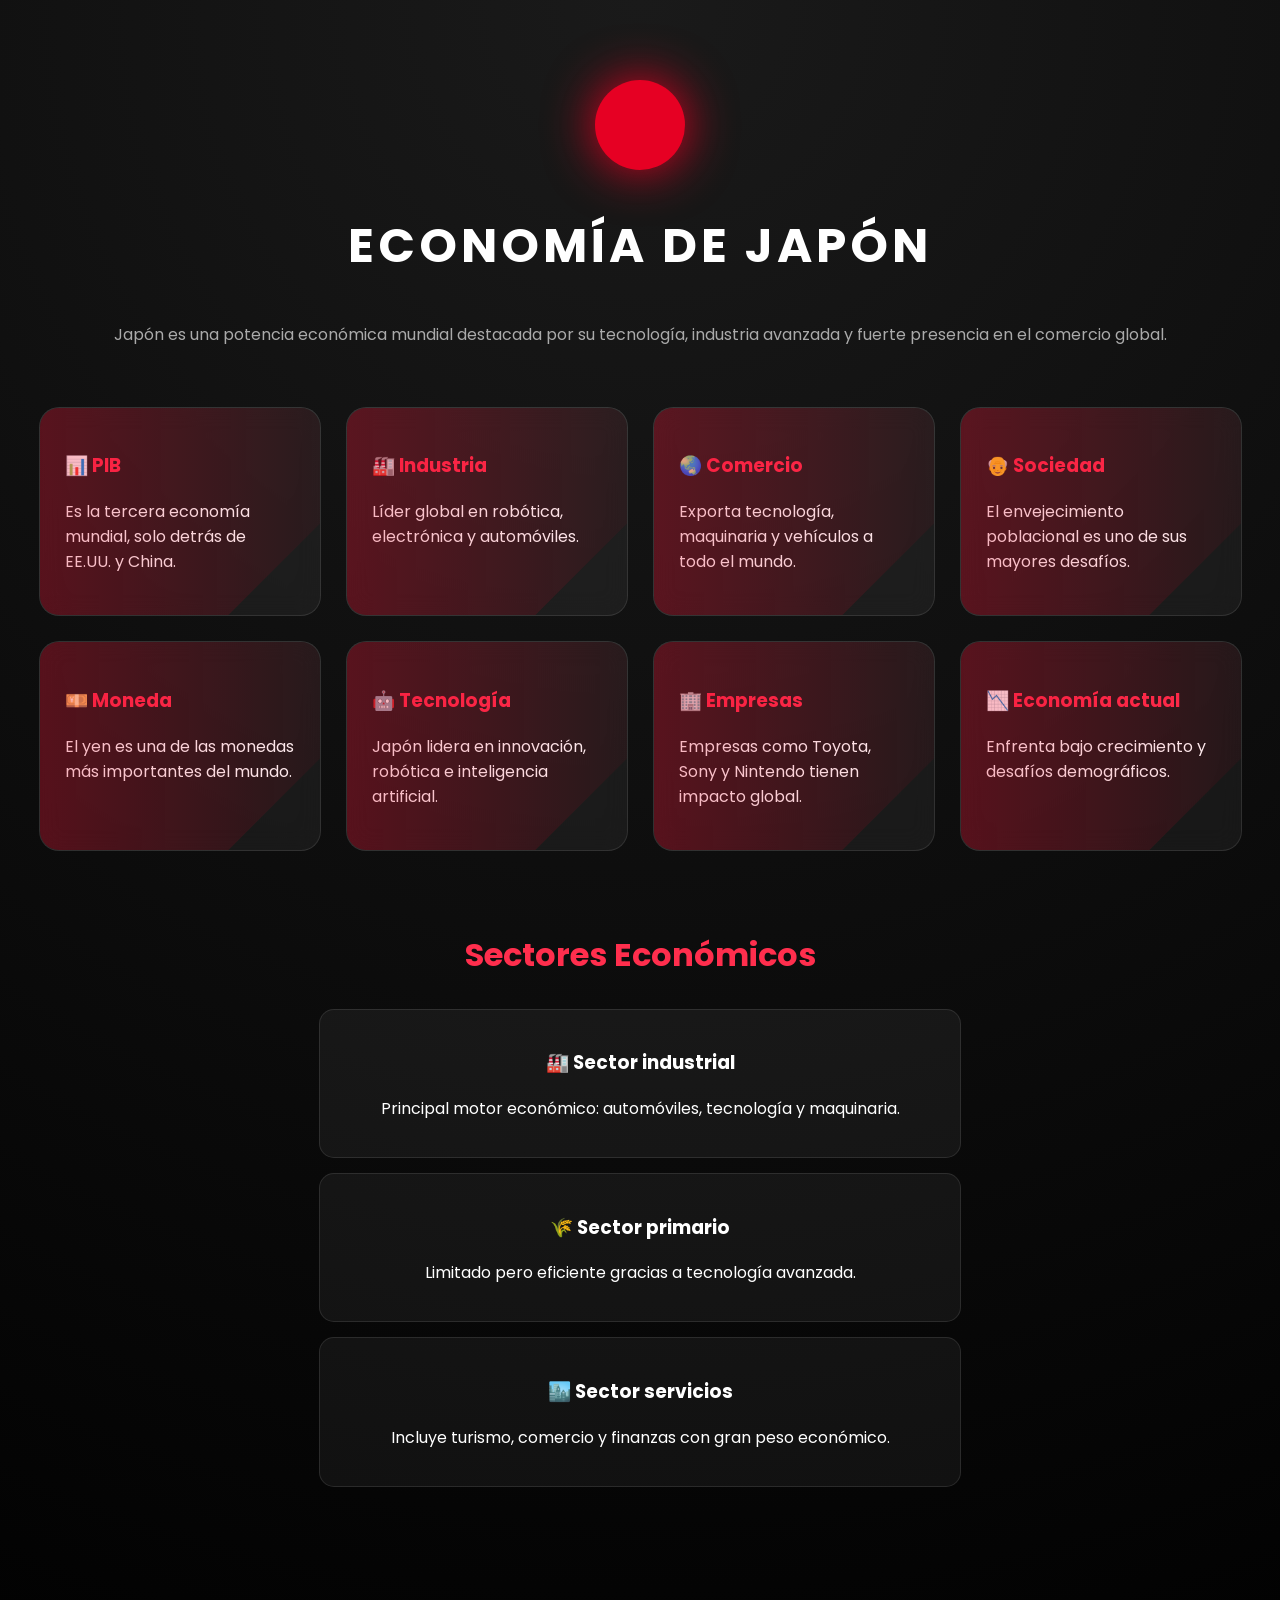
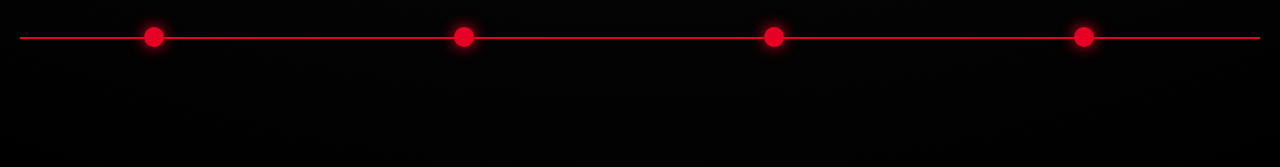
==== economia.html @ 20a5b789 "economia" ====
<!DOCTYPE html>
<html lang="es">
<head>
  <meta charset="UTF-8">
  <meta name="viewport" content="width=device-width, initial-scale=1.0">
  <title>Economía de Japón</title>

  <!-- FUENTE -->
  <link href="https://fonts.googleapis.com/css2?family=Poppins:wght@300;500;700&display=swap" rel="stylesheet">

  <!-- CSS -->
  <link rel="stylesheet" href="economia.css">
</head>

<body>

<section class="japon-economia">

  <div class="header-japon">
    <div class="circulo"></div>
    <h2>ECONOMÍA DE JAPÓN</h2>
    <p>
      Japón es una potencia económica mundial destacada por su tecnología,
      industria avanzada y fuerte presencia en el comercio global.
    </p>
  </div>

  <!-- CARDS -->
  <div class="contenedor-cards">

    <div class="card">
      <h3>📊 PIB</h3>
      <p>Es la tercera economía mundial, solo detrás de EE.UU. y China.</p>
    </div>

    <div class="card">
      <h3>🏭 Industria</h3>
      <p>Líder global en robótica, electrónica y automóviles.</p>
    </div>

    <div class="card">
      <h3>🌏 Comercio</h3>
      <p>Exporta tecnología, maquinaria y vehículos a todo el mundo.</p>
    </div>

    <div class="card">
      <h3>👴 Sociedad</h3>
      <p>El envejecimiento poblacional es uno de sus mayores desafíos.</p>
    </div>

    <!-- NUEVAS -->
    <div class="card">
      <h3>💴 Moneda</h3>
      <p>El yen es una de las monedas más importantes del mundo.</p>
    </div>

    <div class="card">
      <h3>🤖 Tecnología</h3>
      <p>Japón lidera en innovación, robótica e inteligencia artificial.</p>
    </div>

    <div class="card">
      <h3>🏢 Empresas</h3>
      <p>Empresas como Toyota, Sony y Nintendo tienen impacto global.</p>
    </div>

    <div class="card">
      <h3>📉 Economía actual</h3>
      <p>Enfrenta bajo crecimiento y desafíos demográficos.</p>
    </div>

  </div>

  <!-- SECTORES -->
  <div class="sectores">

    <h2 class="titulo-seccion">Sectores Económicos</h2>

    <div class="sector">
      <h3>🏭 Sector industrial</h3>
      <p>Principal motor económico: automóviles, tecnología y maquinaria.</p>
    </div>

    <div class="sector">
      <h3>🌾 Sector primario</h3>
      <p>Limitado pero eficiente gracias a tecnología avanzada.</p>
    </div>

    <div class="sector">
      <h3>🏙️ Sector servicios</h3>
      <p>Incluye turismo, comercio y finanzas con gran peso económico.</p>
    </div>

  </div>

  <!-- TIMELINE -->
  <div class="timeline-japon">
    <div class="line"></div>
    <div class="punto" data-year="1950" title="Recuperación post guerra"></div>
    <div class="punto" data-year="1980" title="Boom económico"></div>
    <div class="punto" data-year="2000" title="Crisis económica"></div>
    <div class="punto" data-year="2024" title="Innovación tecnológica"></div>
  </div>

</section>

</body>
</html>
---- economia.css ----
body {
  margin: 0;
  font-family: 'Poppins', sans-serif;
  background: black;
}

/* SECCIÓN */
.japon-economia {
  min-height: 100vh;
  background: radial-gradient(circle at top, #1a1a1a, #000);
  color: white;
  padding: 80px 20px;
  overflow: hidden;
}

/* HEADER */
.header-japon {
  text-align: center;
  margin-bottom: 60px;
  animation: fadeIn 1.5s ease;
}

.header-japon h2 {
  font-size: 3rem;
  letter-spacing: 4px;
}

.header-japon p {
  color: #aaa;
}

/* CÍRCULO */
.circulo {
  width: 90px;
  height: 90px;
  background: #e60023;
  border-radius: 50%;
  margin: 0 auto 20px;
  box-shadow: 0 0 50px #e60023;
  animation: pulse 2s infinite;
}

/* CARDS */
.contenedor-cards {
  display: flex;
  flex-wrap: wrap;
  gap: 25px;
  justify-content: center;
}

.card {
  width: 230px;
  padding: 25px;
  border-radius: 20px;
  backdrop-filter: blur(12px);
  background: rgba(255, 255, 255, 0.05);
  border: 1px solid rgba(255,255,255,0.1);
  transition: all 0.4s ease;
  position: relative;
  overflow: hidden;
}

.card::before {
  content: "";
  position: absolute;
  width: 200%;
  height: 200%;
  background: linear-gradient(45deg, transparent, rgba(230,0,35,0.3), transparent);
  transform: rotate(45deg);
  top: -100%;
  left: -100%;
  transition: 0.5s;
}

.card:hover::before {
  top: 100%;
  left: 100%;
}

.card:hover {
  transform: translateY(-15px) scale(1.05);
  box-shadow: 0 0 25px #e60023, 0 0 50px #e60023;
}

.card h3 {
  color: #ff2e4d;
}

/* SECTORES */
.sectores {
  margin-top: 80px;
  text-align: center;
}

.titulo-seccion {
  font-size: 2rem;
  margin-bottom: 30px;
  color: #ff2e4d;
}

.sector {
  background: rgba(255,255,255,0.05);
  margin: 15px auto;
  padding: 20px;
  border-radius: 15px;
  max-width: 600px;
  border: 1px solid rgba(255,255,255,0.1);
  transition: 0.3s;
}

.sector:hover {
  transform: scale(1.03);
  box-shadow: 0 0 20px rgba(230,0,35,0.4);
}

/* TIMELINE */
.timeline-japon {
  margin-top: 100px;
  position: relative;
  height: 100px;
}

.line {
  position: absolute;
  top: 50px;
  width: 100%;
  height: 2px;
  background: #e60023;
}

.punto {
  position: absolute;
  top: 40px;
  width: 20px;
  height: 20px;
  background: #e60023;
  border-radius: 50%;
  box-shadow: 0 0 15px #e60023;
  cursor: pointer;
}

.punto:nth-child(2) { left: 10%; }
.punto:nth-child(3) { left: 35%; }
.punto:nth-child(4) { left: 60%; }
.punto:nth-child(5) { left: 85%; }

.punto::after {
  content: attr(data-year);
  position: absolute;
  top: -30px;
  left: -10px;
  font-size: 0.8rem;
  opacity: 0;
  transition: 0.3s;
}

.punto:hover::after {
  opacity: 1;
}

/* ANIMACIONES */
@keyframes pulse {
  0% { box-shadow: 0 0 20px #e60023; }
  50% { box-shadow: 0 0 60px #e60023; }
  100% { box-shadow: 0 0 20px #e60023; }
}

@keyframes fadeIn {
  from { opacity: 0; transform: translateY(30px); }
  to { opacity: 1; transform: translateY(0); }
}

/* RESPONSIVE */
@media (max-width: 600px) {
  .card {
    width: 100%;
  }
}
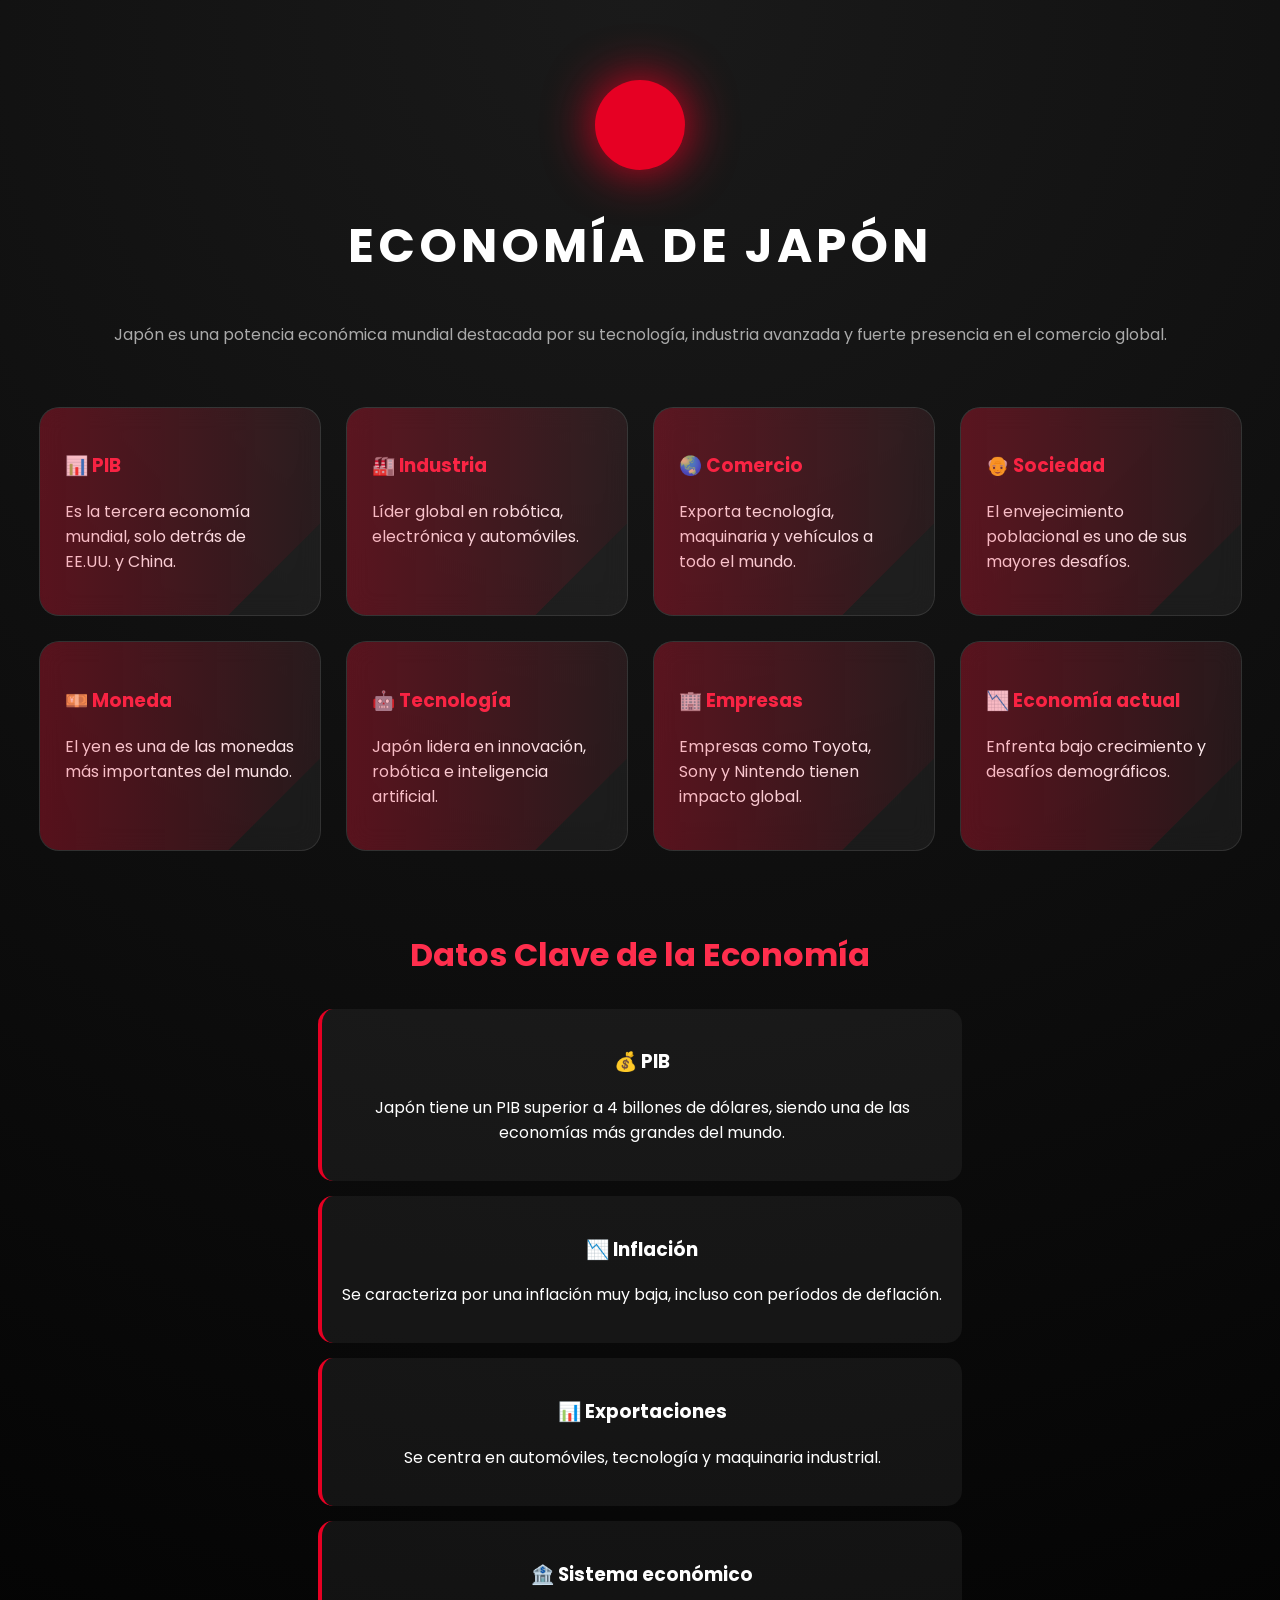
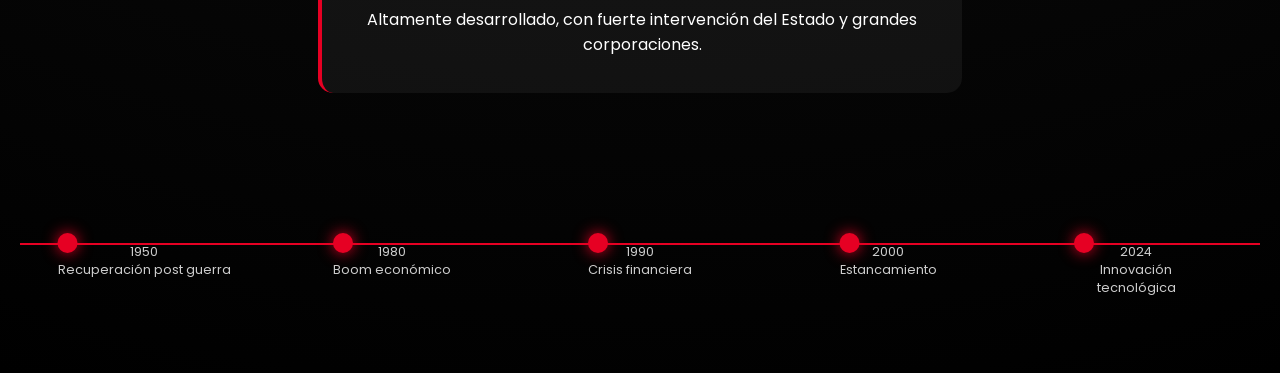
==== commit 017e60b9: "eco0.2" ====
--- a/economia.html
+++ b/economia.html
@@ -71,36 +71,62 @@
 
   </div>
 
-  <!-- SECTORES -->
-  <div class="sectores">
+ <div class="datos-clave">
 
-    <h2 class="titulo-seccion">Sectores Económicos</h2>
+  <h2 class="titulo-seccion">Datos Clave de la Economía</h2>
 
-    <div class="sector">
-      <h3>🏭 Sector industrial</h3>
-      <p>Principal motor económico: automóviles, tecnología y maquinaria.</p>
-    </div>
-
-    <div class="sector">
-      <h3>🌾 Sector primario</h3>
-      <p>Limitado pero eficiente gracias a tecnología avanzada.</p>
-    </div>
-
-    <div class="sector">
-      <h3>🏙️ Sector servicios</h3>
-      <p>Incluye turismo, comercio y finanzas con gran peso económico.</p>
-    </div>
-
+  <div class="dato">
+    <h3>💰 PIB</h3>
+    <p>Japón tiene un PIB superior a 4 billones de dólares, siendo una de las economías más grandes del mundo.</p>
   </div>
 
-  <!-- TIMELINE -->
-  <div class="timeline-japon">
-    <div class="line"></div>
-    <div class="punto" data-year="1950" title="Recuperación post guerra"></div>
-    <div class="punto" data-year="1980" title="Boom económico"></div>
-    <div class="punto" data-year="2000" title="Crisis económica"></div>
-    <div class="punto" data-year="2024" title="Innovación tecnológica"></div>
+  <div class="dato">
+    <h3>📉 Inflación</h3>
+    <p>Se caracteriza por una inflación muy baja, incluso con períodos de deflación.</p>
   </div>
+
+  <div class="dato">
+    <h3>📊 Exportaciones</h3>
+    <p>Se centra en automóviles, tecnología y maquinaria industrial.</p>
+  </div>
+
+  <div class="dato">
+    <h3>🏦 Sistema económico</h3>
+    <p>Altamente desarrollado, con fuerte intervención del Estado y grandes corporaciones.</p>
+  </div>
+
+</div>
+  </div>
+
+ <div class="timeline-japon">
+  <div class="line"></div>
+
+  <div class="evento" style="left: 10%;">
+    <div class="punto"></div>
+    <p>1950<br>Recuperación post guerra</p>
+  </div>
+
+  <div class="evento" style="left: 30%;">
+    <div class="punto"></div>
+    <p>1980<br>Boom económico</p>
+  </div>
+
+  <div class="evento" style="left: 50%;">
+    <div class="punto"></div>
+    <p>1990<br>Crisis financiera</p>
+  </div>
+
+  <div class="evento" style="left: 70%;">
+    <div class="punto"></div>
+    <p>2000<br>Estancamiento</p>
+  </div>
+
+  <div class="evento" style="left: 90%;">
+    <div class="punto"></div>
+    <p>2024<br>Innovación tecnológica</p>
+  </div>
+
+</div>
 
 </section>
 
--- a/economia.css
+++ b/economia.css
@@ -157,7 +157,19 @@
 .punto:hover::after {
   opacity: 1;
 }
-
+.evento {
+  position: absolute;
+  top: 0;
+  transform: translateX(-50%);
+  text-align: center;
+  color: white;
+}
+
+.evento p {
+  margin-top: 50px;
+  font-size: 0.8rem;
+  color: #ccc;
+}
 /* ANIMACIONES */
 @keyframes pulse {
   0% { box-shadow: 0 0 20px #e60023; }
@@ -175,4 +187,29 @@
   .card {
     width: 100%;
   }
+}
+.datos-clave {
+  margin-top: 80px;
+  text-align: center;
+}
+
+.titulo-seccion {
+  font-size: 2rem;
+  margin-bottom: 30px;
+  color: #ff2e4d;
+}
+
+.dato {
+  background: rgba(255,255,255,0.05);
+  margin: 15px auto;
+  padding: 20px;
+  border-radius: 15px;
+  max-width: 600px;
+  border-left: 4px solid #e60023;
+  transition: 0.3s;
+}
+
+.dato:hover {
+  transform: translateX(10px);
+  box-shadow: 0 0 20px rgba(230,0,35,0.4);
 }
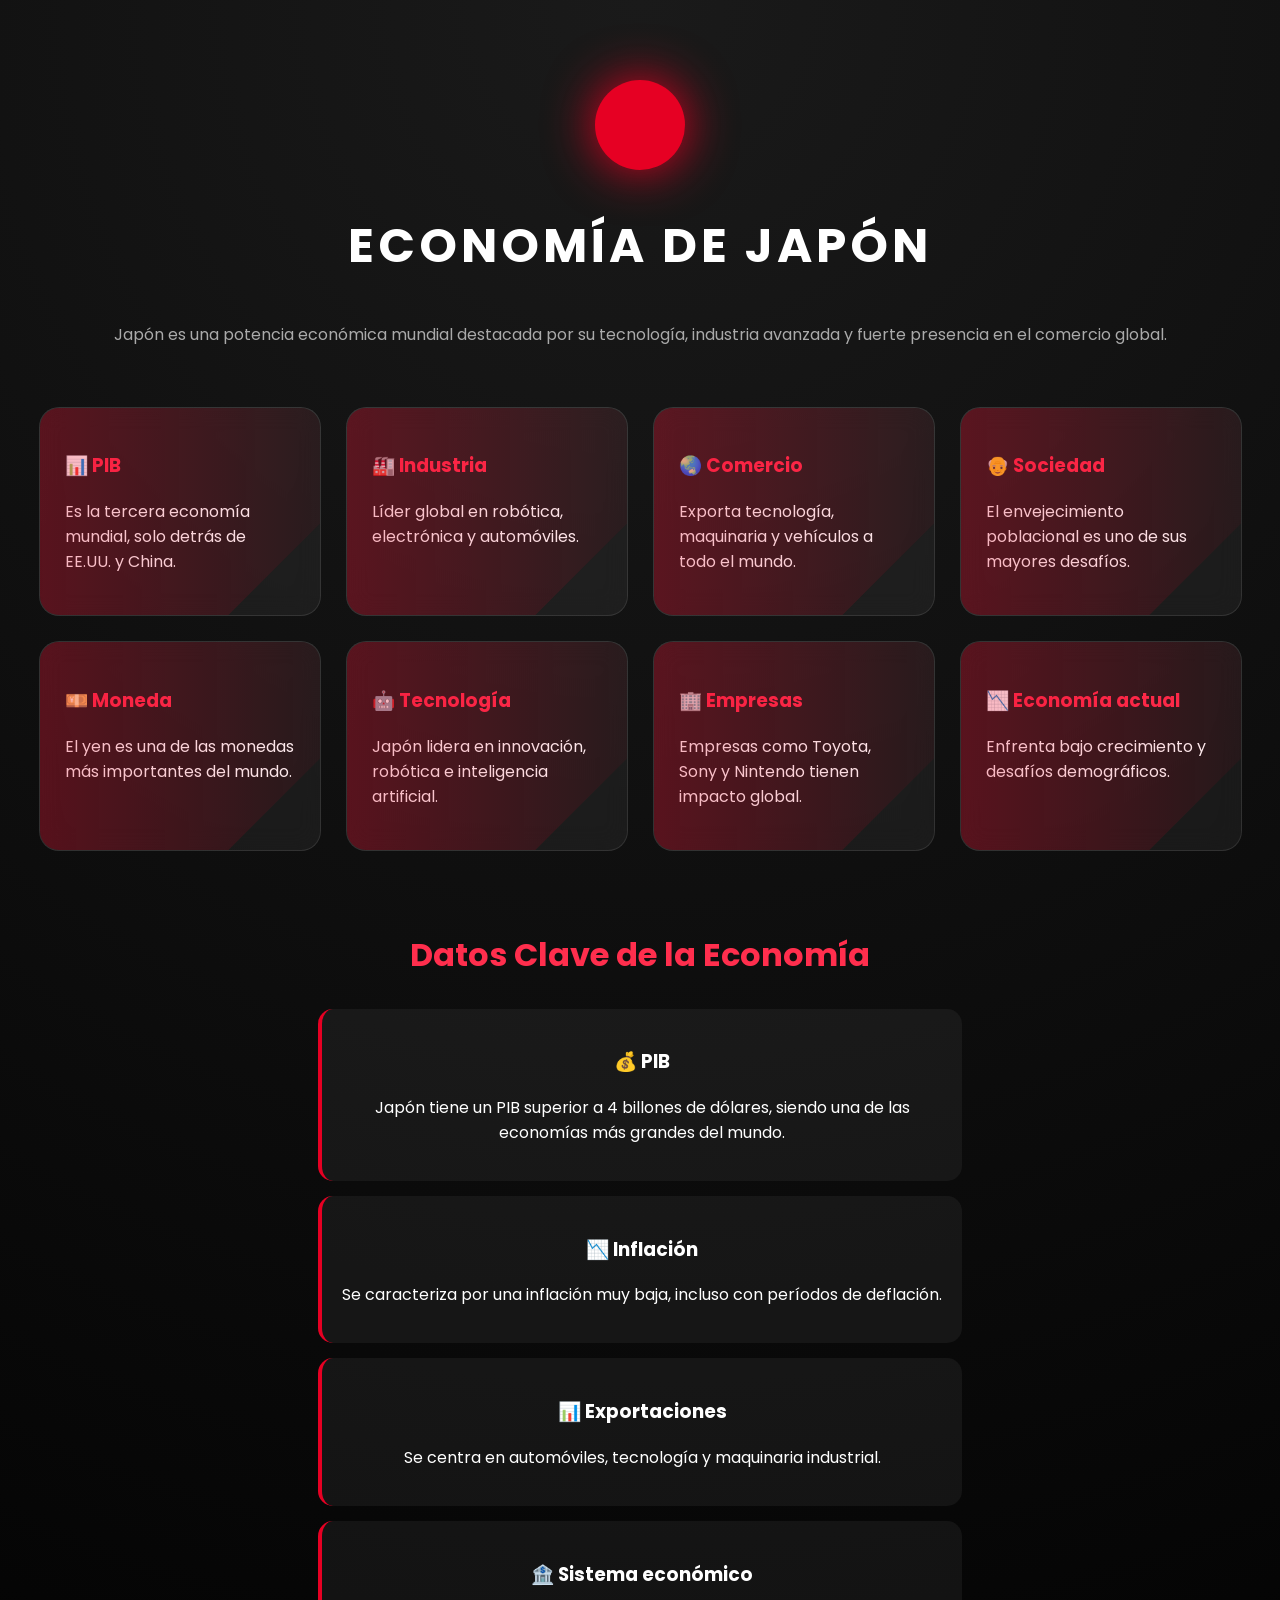
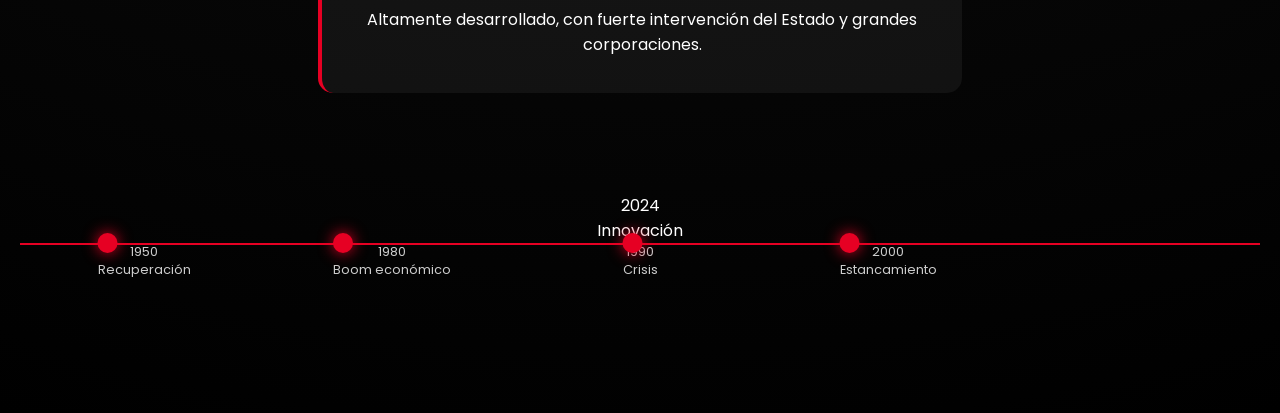
==== commit fd57e06c: "imagen.publi" ====
--- a/economia.html
+++ b/economia.html
@@ -1,134 +1,146 @@
 <!DOCTYPE html>
 <html lang="es">
+
 <head>
-  <meta charset="UTF-8">
-  <meta name="viewport" content="width=device-width, initial-scale=1.0">
-  <title>Economía de Japón</title>
+    <meta charset="UTF-8">
+    <meta name="viewport" content="width=device-width, initial-scale=1.0">
+    <title>Economía de Japón</title>
 
-  <!-- FUENTE -->
-  <link href="https://fonts.googleapis.com/css2?family=Poppins:wght@300;500;700&display=swap" rel="stylesheet">
+    <!-- FUENTE -->
+    <link href="https://fonts.googleapis.com/css2?family=Poppins:wght@300;500;700&display=swap" rel="stylesheet">
 
-  <!-- CSS -->
-  <link rel="stylesheet" href="economia.css">
+    <!-- CSS -->
+    <link rel="stylesheet" href="economia.css">
+    <script src="./script.js" defer></script>
 </head>
 
 <body>
 
-<section class="japon-economia">
+    <section class="japon-economia">
 
-  <div class="header-japon">
-    <div class="circulo"></div>
-    <h2>ECONOMÍA DE JAPÓN</h2>
-    <p>
-      Japón es una potencia económica mundial destacada por su tecnología,
-      industria avanzada y fuerte presencia en el comercio global.
-    </p>
-  </div>
+        <div class="header-japon">
+            <div class="circulo"></div>
+            <h2>ECONOMÍA DE JAPÓN</h2>
+            <p>
+                Japón es una potencia económica mundial destacada por su tecnología,
+                industria avanzada y fuerte presencia en el comercio global.
+            </p>
+        </div>
 
-  <!-- CARDS -->
-  <div class="contenedor-cards">
+        <!-- CARDS -->
+        <div class="contenedor-cards">
 
-    <div class="card">
-      <h3>📊 PIB</h3>
-      <p>Es la tercera economía mundial, solo detrás de EE.UU. y China.</p>
-    </div>
+            <div class="card">
+                <h3>📊 PIB</h3>
+                <p>Es la tercera economía mundial, solo detrás de EE.UU. y China.</p>
+            </div>
 
-    <div class="card">
-      <h3>🏭 Industria</h3>
-      <p>Líder global en robótica, electrónica y automóviles.</p>
-    </div>
+            <div class="card">
+                <h3>🏭 Industria</h3>
+                <p>Líder global en robótica, electrónica y automóviles.</p>
+            </div>
 
-    <div class="card">
-      <h3>🌏 Comercio</h3>
-      <p>Exporta tecnología, maquinaria y vehículos a todo el mundo.</p>
-    </div>
+            <div class="card">
+                <h3>🌏 Comercio</h3>
+                <p>Exporta tecnología, maquinaria y vehículos a todo el mundo.</p>
+            </div>
 
-    <div class="card">
-      <h3>👴 Sociedad</h3>
-      <p>El envejecimiento poblacional es uno de sus mayores desafíos.</p>
-    </div>
+            <div class="card">
+                <h3>👴 Sociedad</h3>
+                <p>El envejecimiento poblacional es uno de sus mayores desafíos.</p>
+            </div>
 
-    <!-- NUEVAS -->
-    <div class="card">
-      <h3>💴 Moneda</h3>
-      <p>El yen es una de las monedas más importantes del mundo.</p>
-    </div>
+            <!-- NUEVAS -->
+            <div class="card">
+                <h3>💴 Moneda</h3>
+                <p>El yen es una de las monedas más importantes del mundo.</p>
+            </div>
 
-    <div class="card">
-      <h3>🤖 Tecnología</h3>
-      <p>Japón lidera en innovación, robótica e inteligencia artificial.</p>
-    </div>
+            <div class="card">
+                <h3>🤖 Tecnología</h3>
+                <p>Japón lidera en innovación, robótica e inteligencia artificial.</p>
+            </div>
 
-    <div class="card">
-      <h3>🏢 Empresas</h3>
-      <p>Empresas como Toyota, Sony y Nintendo tienen impacto global.</p>
-    </div>
+            <div class="card">
+                <h3>🏢 Empresas</h3>
+                <p>Empresas como Toyota, Sony y Nintendo tienen impacto global.</p>
+            </div>
 
-    <div class="card">
-      <h3>📉 Economía actual</h3>
-      <p>Enfrenta bajo crecimiento y desafíos demográficos.</p>
-    </div>
+            <div class="card">
+                <h3>📉 Economía actual</h3>
+                <p>Enfrenta bajo crecimiento y desafíos demográficos.</p>
+            </div>
 
-  </div>
+        </div>
 
- <div class="datos-clave">
+        <div class="datos-clave">
 
-  <h2 class="titulo-seccion">Datos Clave de la Economía</h2>
+            <h2 class="titulo-seccion">Datos Clave de la Economía</h2>
 
-  <div class="dato">
-    <h3>💰 PIB</h3>
-    <p>Japón tiene un PIB superior a 4 billones de dólares, siendo una de las economías más grandes del mundo.</p>
-  </div>
+            <div class="dato">
+                <h3>💰 PIB</h3>
+                <p>Japón tiene un PIB superior a 4 billones de dólares, siendo una de las economías más grandes del
+                    mundo.</p>
+            </div>
 
-  <div class="dato">
-    <h3>📉 Inflación</h3>
-    <p>Se caracteriza por una inflación muy baja, incluso con períodos de deflación.</p>
-  </div>
+            <div class="dato">
+                <h3>📉 Inflación</h3>
+                <p>Se caracteriza por una inflación muy baja, incluso con períodos de deflación.</p>
+            </div>
 
-  <div class="dato">
-    <h3>📊 Exportaciones</h3>
-    <p>Se centra en automóviles, tecnología y maquinaria industrial.</p>
-  </div>
+            <div class="dato">
+                <h3>📊 Exportaciones</h3>
+                <p>Se centra en automóviles, tecnología y maquinaria industrial.</p>
+            </div>
 
-  <div class="dato">
-    <h3>🏦 Sistema económico</h3>
-    <p>Altamente desarrollado, con fuerte intervención del Estado y grandes corporaciones.</p>
-  </div>
+            <div class="dato">
+                <h3>🏦 Sistema económico</h3>
+                <p>Altamente desarrollado, con fuerte intervención del Estado y grandes corporaciones.</p>
+            </div>
+            <div class="timeline-japon">
+                <div class="line"></div>
 
-</div>
-  </div>
+                <div class="evento" style="left: 10%;"
+                    data-img="https://es.wikipedia.org/wiki/Milagro_econ%C3%B3mico_japon%C3%A9s#/media/Archivo:Ki-43s_and_Ki-84s.jpg">
+                    <div class="punto"></div>
+                    <p>1950<br>Recuperación</p>
+                </div>
 
- <div class="timeline-japon">
-  <div class="line"></div>
+                <div class="evento" style="left: 30%;"
+                    data-img="https://upload.wikimedia.org/wikipedia/commons/thumb/3/3e/Ginza_Wako_Clock.jpg/800px-Ginza_Wako_Clock.jpg">
+                    <div class="punto"></div>
+                    <p>1980<br>Boom económico</p>
+                </div>
 
-  <div class="evento" style="left: 10%;">
-    <div class="punto"></div>
-    <p>1950<br>Recuperación post guerra</p>
-  </div>
+                <div class="evento" style="left: 50%;"
+                    data-img="https://es.wikipedia.org/wiki/D%C3%A9cada_perdida_(Jap%C3%B3n)#/media/Archivo:0_series_Yurakucho_19670505.jpg">
+                    <div class="punto"></div>
+                    <p>1990<br>Crisis</p>
+                </div>
 
-  <div class="evento" style="left: 30%;">
-    <div class="punto"></div>
-    <p>1980<br>Boom económico</p>
-  </div>
+                <div class="evento" style="left: 70%;"
+                    data-img="https://es.wikipedia.org/wiki/D%C3%A9cada_perdida_(Jap%C3%B3n)#/media/Archivo:Sum_japan.svg">
+                    <div class="punto"></div>
+                    <p>2000<br>Estancamiento</p>
+                </div>
 
-  <div class="evento" style="left: 50%;">
-    <div class="punto"></div>
-    <p>1990<br>Crisis financiera</p>
-  </div>
+                <div class="evento" style="left: 90%;"
+                    
+                    <div class="punto"></div>
+                    <p>2024<br>Innovación</p>
+                </div>
 
-  <div class="evento" style="left: 70%;">
-    <div class="punto"></div>
-    <p>2000<br>Estancamiento</p>
-  </div>
+            </div>
 
-  <div class="evento" style="left: 90%;">
-    <div class="punto"></div>
-    <p>2024<br>Innovación tecnológica</p>
-  </div>
+            <!-- CONTENEDOR DE IMAGEN -->
+            <div class="visor-imagen">
+                <img id="imagenTimeline" src="" alt="Imagen histórica">
+            </div>
 
-</div>
+        </div>
 
-</section>
+    </section>
 
 </body>
+
 </html>
--- a/economia.css
+++ b/economia.css
@@ -170,6 +170,19 @@
   font-size: 0.8rem;
   color: #ccc;
 }
+/* VISOR DE IMAGEN */
+.visor-imagen {
+  margin-top: 40px;
+  text-align: center;
+}
+
+.visor-imagen img {
+  max-width: 90%;
+  border-radius: 15px;
+  display: none;
+  box-shadow: 0 0 25px rgba(230,0,35,0.5);
+  transition: 0.4s;
+}
 /* ANIMACIONES */
 @keyframes pulse {
   0% { box-shadow: 0 0 20px #e60023; }
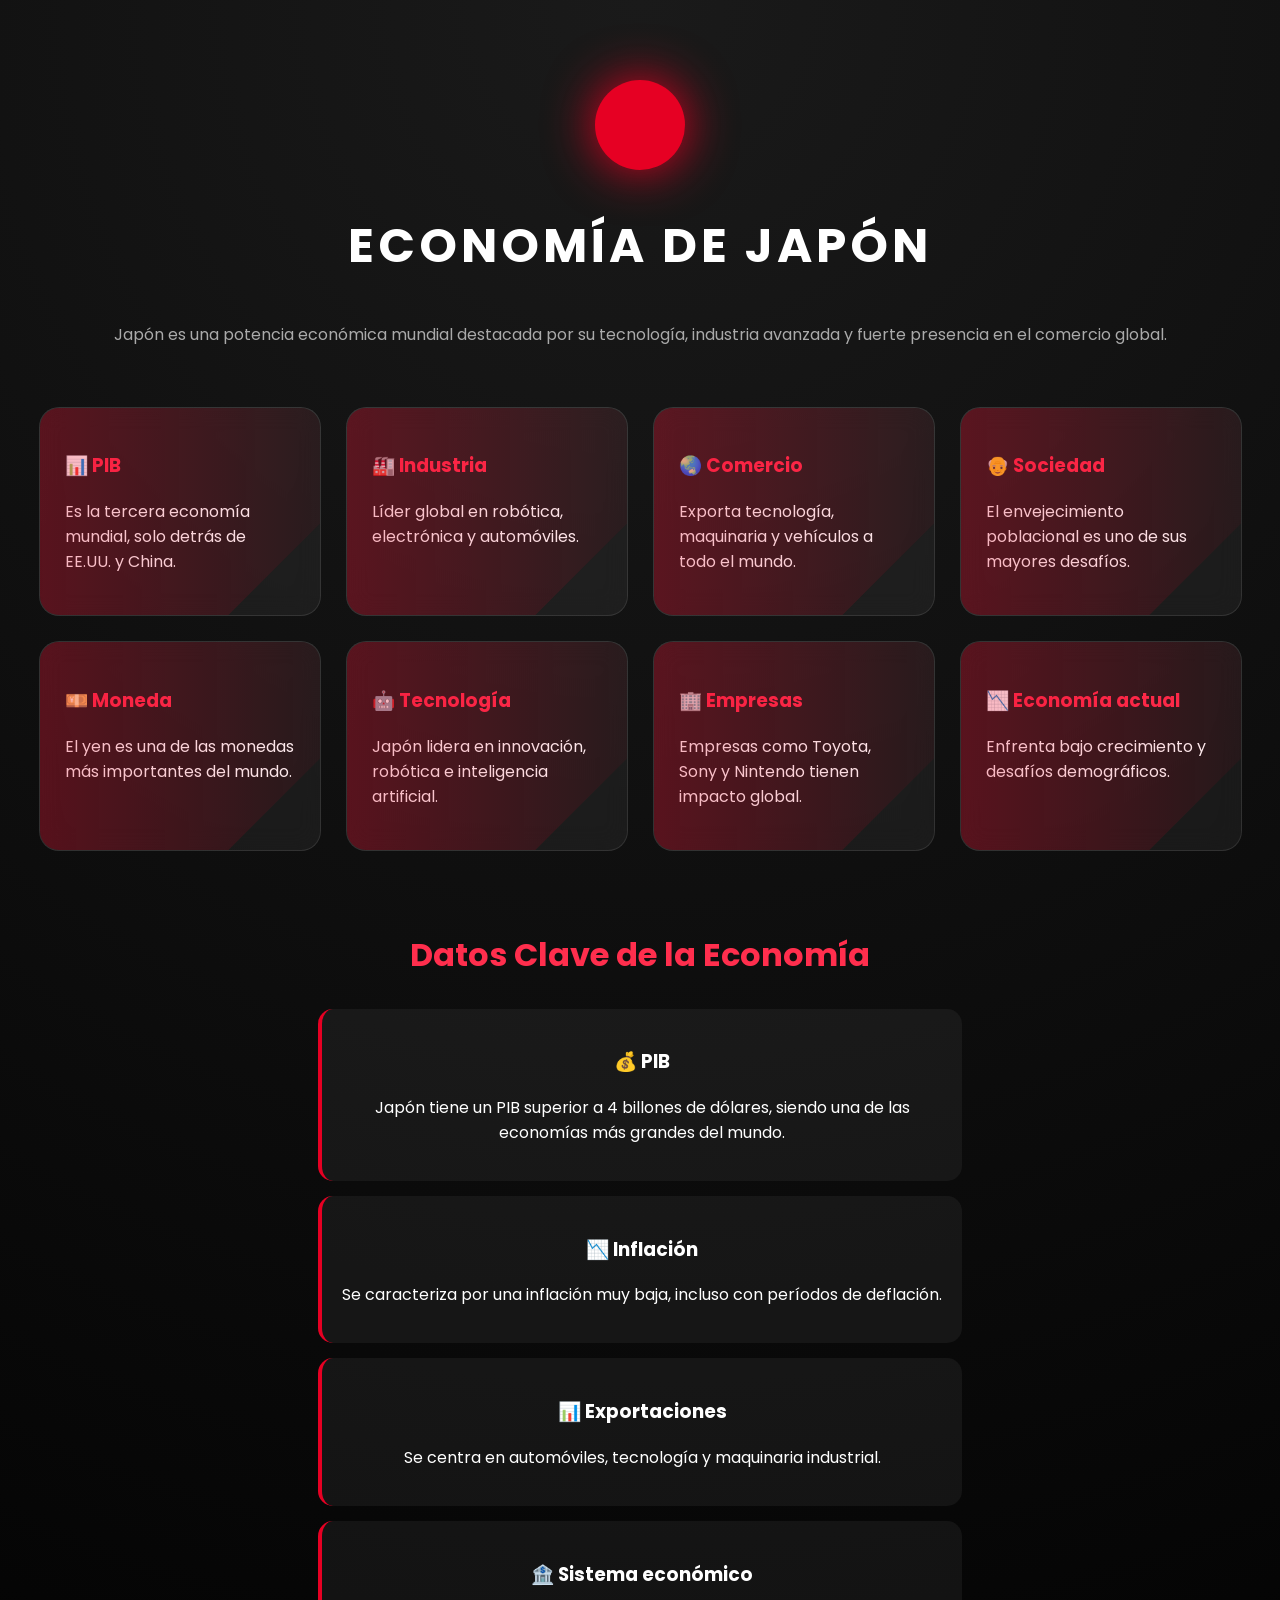
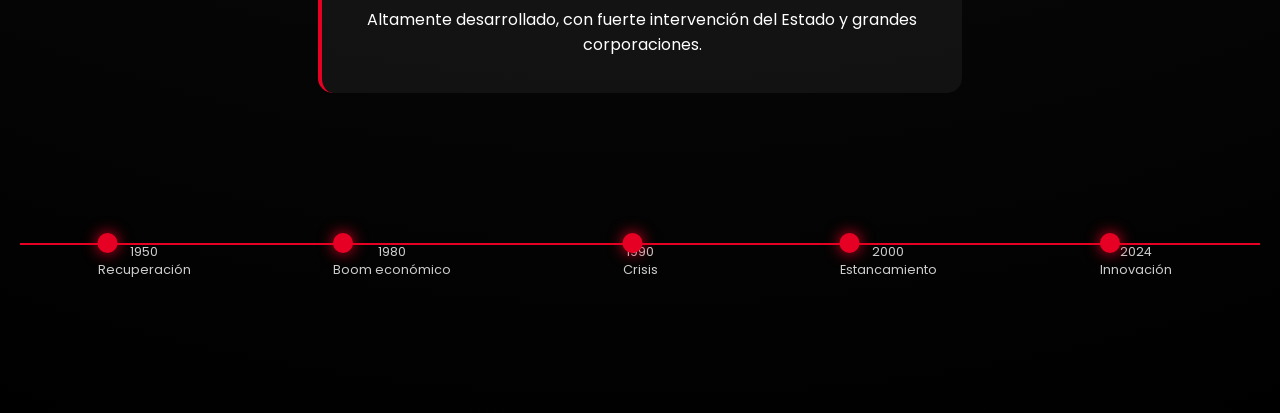
==== commit f5f55328: "no funciona la imegen" ====
--- a/economia.html
+++ b/economia.html
@@ -99,36 +99,40 @@
             </div>
             <div class="timeline-japon">
                 <div class="line"></div>
+<div class="timeline-japon">
+  <div class="line"></div>
 
-                <div class="evento" style="left: 10%;"
-                    data-img="https://es.wikipedia.org/wiki/Milagro_econ%C3%B3mico_japon%C3%A9s#/media/Archivo:Ki-43s_and_Ki-84s.jpg">
-                    <div class="punto"></div>
-                    <p>1950<br>Recuperación</p>
-                </div>
+  <div class="evento" style="left: 10%;"
+    data-img="https://upload.wikimedia.org/wikipedia/commons/thumb/1/1e/Tokyo_Tower_and_surrounding_area.jpg/800px-Tokyo_Tower_and_surrounding_area.jpg">
+    <div class="punto"></div>
+    <p>1950<br>Recuperación</p>
+  </div>
 
-                <div class="evento" style="left: 30%;"
-                    data-img="https://upload.wikimedia.org/wikipedia/commons/thumb/3/3e/Ginza_Wako_Clock.jpg/800px-Ginza_Wako_Clock.jpg">
-                    <div class="punto"></div>
-                    <p>1980<br>Boom económico</p>
-                </div>
+  <div class="evento" style="left: 30%;"
+    data-img="https://upload.wikimedia.org/wikipedia/commons/thumb/3/3e/Ginza_Wako_Clock.jpg/800px-Ginza_Wako_Clock.jpg">
+    <div class="punto"></div>
+    <p>1980<br>Boom económico</p>
+  </div>
 
-                <div class="evento" style="left: 50%;"
-                    data-img="https://es.wikipedia.org/wiki/D%C3%A9cada_perdida_(Jap%C3%B3n)#/media/Archivo:0_series_Yurakucho_19670505.jpg">
-                    <div class="punto"></div>
-                    <p>1990<br>Crisis</p>
-                </div>
+  <div class="evento" style="left: 50%;"
+    data-img="https://upload.wikimedia.org/wikipedia/commons/thumb/6/6e/Tokyo_1990s.jpg/800px-Tokyo_1990s.jpg">
+    <div class="punto"></div>
+    <p>1990<br>Crisis</p>
+  </div>
 
-                <div class="evento" style="left: 70%;"
-                    data-img="https://es.wikipedia.org/wiki/D%C3%A9cada_perdida_(Jap%C3%B3n)#/media/Archivo:Sum_japan.svg">
-                    <div class="punto"></div>
-                    <p>2000<br>Estancamiento</p>
-                </div>
+  <div class="evento" style="left: 70%;"
+    data-img="https://upload.wikimedia.org/wikipedia/commons/thumb/1/1e/Tokyo_2000.jpg/800px-Tokyo_2000.jpg">
+    <div class="punto"></div>
+    <p>2000<br>Estancamiento</p>
+  </div>
 
-                <div class="evento" style="left: 90%;"
-                    
-                    <div class="punto"></div>
-                    <p>2024<br>Innovación</p>
-                </div>
+  <div class="evento" style="left: 90%;"
+    data-link="https://www.gam.com/es/our-thinking/outlook-2026/japan-equity">
+    <div class="punto"></div>
+    <p>2024<br>Innovación</p>
+  </div>
+
+</div>
 
             </div>
 
--- a/economia.css
+++ b/economia.css
@@ -180,8 +180,7 @@
   max-width: 90%;
   border-radius: 15px;
   display: none;
-  box-shadow: 0 0 25px rgba(230,0,35,0.5);
-  transition: 0.4s;
+  margin-top: 20px;
 }
 /* ANIMACIONES */
 @keyframes pulse {
